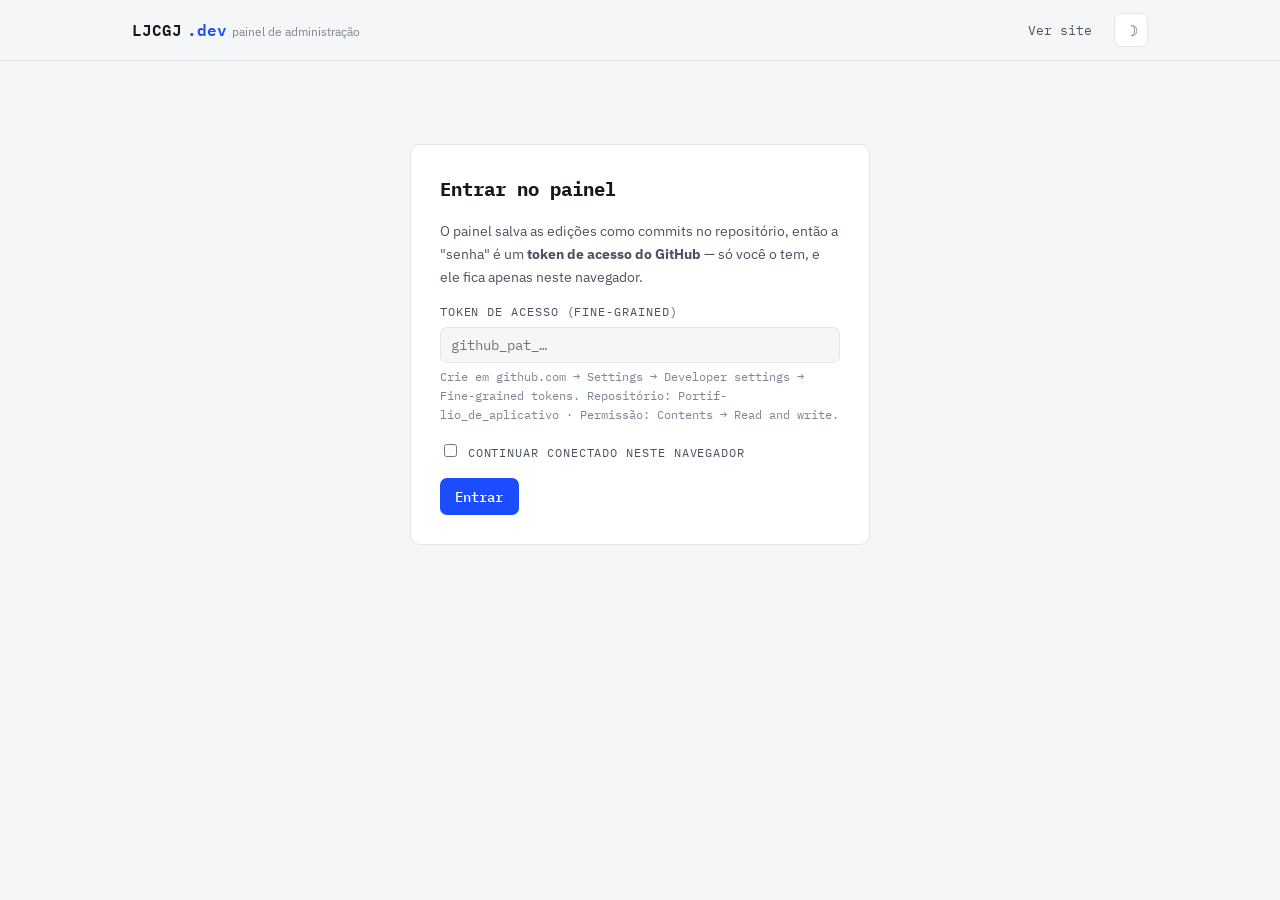
==== frontend/admin.html @ fb529a83 "feat: add downloads and projects sections with new JSON data and admin panel functionality - Created" ====
<!DOCTYPE html>
<html lang="pt-BR" data-theme="light">
<head>
  <meta charset="UTF-8" />
  <meta name="viewport" content="width=device-width, initial-scale=1.0" />
  <title>Admin — LJCGJ.dev</title>
  <meta name="robots" content="noindex" />
  <script>
    (function () {
      try {
        var t = localStorage.getItem("theme");
        if (!t) { t = matchMedia("(prefers-color-scheme: dark)").matches ? "dark" : "light"; }
        document.documentElement.setAttribute("data-theme", t);
      } catch (e) {}
    })();
  </script>
  <link rel="icon" href="assets/favicon.svg" type="image/svg+xml" />
  <link rel="preconnect" href="https://fonts.googleapis.com" />
  <link rel="preconnect" href="https://fonts.gstatic.com" crossorigin />
  <link href="https://fonts.googleapis.com/css2?family=IBM+Plex+Mono:wght@400;500;600&family=IBM+Plex+Sans:wght@400;500;600&display=swap" rel="stylesheet" />
  <link rel="stylesheet" href="css/style.css" />
  <style>
    /* ---- estilos só do admin ---- */
    .admin-wrap { max-width: 900px; margin: 0 auto; padding: 2.2rem var(--gap) 4rem; }
    .login-card {
      max-width: 460px; margin: 3rem auto; padding: 1.8rem;
      border: 1px solid var(--line); border-radius: var(--r-card); background: var(--surface);
    }
    .login-card h1 { font-family: var(--mono); font-size: 1.2rem; margin: 0 0 0.4rem; }
    .login-card p { color: var(--ink-soft); font-size: 0.9rem; }
    .field { margin: 0 0 1rem; }
    .field label {
      display: block; font-family: var(--mono); font-size: 0.72rem;
      letter-spacing: 0.08em; text-transform: uppercase; color: var(--ink-soft);
      margin-bottom: 0.35rem;
    }
    .field input[type="text"], .field input[type="password"], .field input[type="date"],
    .field textarea, .field select {
      width: 100%; padding: 0.6em 0.75em;
      border: 1px solid var(--line); border-radius: var(--r-btn);
      background: var(--paper); color: var(--ink);
      font-family: var(--mono); font-size: 0.86rem;
    }
    .field textarea { min-height: 130px; line-height: 1.55; resize: vertical; }
    .field textarea.tall { min-height: 320px; }
    .field .hint { font-size: 0.74rem; color: var(--ink-faint); margin-top: 0.3rem; font-family: var(--mono); }
    .row2 { display: grid; grid-template-columns: 1fr 1fr; gap: 0.9rem; }
    @media (max-width: 620px) { .row2 { grid-template-columns: 1fr; } }

    .admin-bar {
      display: flex; align-items: center; justify-content: space-between; gap: 1rem;
      padding-bottom: 1.2rem; border-bottom: 1px solid var(--line); margin-bottom: 1.2rem;
      flex-wrap: wrap;
    }
    .admin-bar .who { font-family: var(--mono); font-size: 0.84rem; color: var(--ink-soft); }
    .tabs { display: flex; gap: 0.4rem; flex-wrap: wrap; margin-bottom: 1.4rem; }
    .tab {
      font-family: var(--mono); font-size: 0.82rem; padding: 0.45em 0.9em;
      border: 1px solid var(--line); border-radius: 999px; background: var(--surface);
      color: var(--ink-soft); cursor: pointer;
    }
    .tab[aria-selected="true"] { background: var(--accent); border-color: var(--accent); color: var(--accent-ink); }
    .panel { display: none; }
    .panel.active { display: block; }

    .item-list { display: flex; flex-direction: column; gap: 0.6rem; margin-bottom: 1.2rem; }
    .item-row {
      display: flex; align-items: center; gap: 0.8rem;
      border: 1px solid var(--line); border-radius: var(--r-btn);
      background: var(--surface); padding: 0.7rem 0.9rem;
    }
    .item-row .grow { flex: 1; min-width: 0; }
    .item-row .t { font-size: 0.95rem; font-weight: 500; }
    .item-row .s { font-family: var(--mono); font-size: 0.72rem; color: var(--ink-faint); }
    .btn-sm { font-size: 0.74rem; padding: 0.4em 0.8em; }
    .btn-danger { background: transparent; color: #C22; border: 1px solid var(--line); }
    .btn-danger:hover { border-color: #C22; }

    .editor-grid { display: grid; grid-template-columns: 1fr 1fr; gap: 1rem; }
    @media (max-width: 820px) { .editor-grid { grid-template-columns: 1fr; } }
    .preview-box {
      border: 1px solid var(--line); border-radius: var(--r-btn);
      background: var(--surface); padding: 1rem; overflow: auto; max-height: 480px;
      font-size: 0.94rem;
    }
    .toolbar { display: flex; gap: 0.6rem; flex-wrap: wrap; margin-top: 1rem; }
    .status {
      font-family: var(--mono); font-size: 0.78rem; margin-top: 0.9rem;
      padding: 0.6rem 0.8rem; border-radius: var(--r-btn); display: none;
    }
    .status.show { display: block; }
    .status.ok { background: color-mix(in srgb, var(--ok) 12%, transparent); color: var(--ok); }
    .status.err { background: rgba(200, 40, 40, 0.1); color: #C22; }
    .status.busy { background: var(--accent-dim); color: var(--accent); }
    fieldset { border: 1px solid var(--line); border-radius: var(--r-card); padding: 1.1rem; margin: 0 0 1.1rem; }
    legend { font-family: var(--mono); font-size: 0.74rem; letter-spacing: 0.08em; text-transform: uppercase; color: var(--ink-soft); padding: 0 0.4em; }
  </style>
</head>
<body>
  <header class="topbar">
    <div class="wrap">
      <a class="brand" href="index.html">LJCGJ<span class="tld">.dev</span> <span class="sub">painel de administração</span></a>
      <nav class="nav">
        <a href="index.html">Ver site</a>
        <button id="theme-toggle" class="theme-toggle" type="button" aria-label="Mudar tema">☾</button>
      </nav>
    </div>
  </header>

  <!-- =============== LOGIN =============== -->
  <div id="login-view" class="admin-wrap" hidden>
    <div class="login-card">
      <h1>Entrar no painel</h1>
      <p>
        O painel salva as edições como commits no repositório, então a "senha"
        é um <strong>token de acesso do GitHub</strong> — só você o tem, e ele fica
        apenas neste navegador.
      </p>
      <div class="field">
        <label for="token">Token de acesso (fine-grained)</label>
        <input type="password" id="token" autocomplete="off" placeholder="github_pat_…" />
        <p class="hint">
          Crie em github.com → Settings → Developer settings → Fine-grained tokens.
          Repositório: Portif-lio_de_aplicativo · Permissão: Contents → Read and write.
        </p>
      </div>
      <div class="field">
        <label><input type="checkbox" id="remember" /> continuar conectado neste navegador</label>
      </div>
      <button class="btn btn-primary" id="btn-login" type="button">Entrar</button>
      <div id="login-status" class="status"></div>
    </div>
  </div>

  <!-- =============== PAINEL =============== -->
  <div id="admin-view" class="admin-wrap" hidden>
    <div class="admin-bar">
      <div class="who" id="admin-who">…</div>
      <div style="display:flex;gap:.6rem">
        <a class="btn btn-ghost btn-sm" href="index.html" target="_blank" rel="noopener">Abrir site ↗</a>
        <button class="btn btn-ghost btn-sm" id="btn-logout" type="button">Sair</button>
      </div>
    </div>

    <div class="tabs" role="tablist">
      <button class="tab" role="tab" data-tab="posts" aria-selected="true" type="button">Posts</button>
      <button class="tab" role="tab" data-tab="projects" aria-selected="false" type="button">Projetos</button>
      <button class="tab" role="tab" data-tab="downloads" aria-selected="false" type="button">Downloads</button>
      <button class="tab" role="tab" data-tab="texts" aria-selected="false" type="button">Textos do site</button>
    </div>

    <!-- ---- POSTS ---- -->
    <section class="panel active" id="panel-posts">
      <div class="item-list" id="post-list"></div>
      <button class="btn btn-primary btn-sm" id="btn-new-post" type="button">+ Novo post</button>

      <div id="post-editor" hidden style="margin-top:1.4rem">
        <fieldset>
          <legend>Dados do post</legend>
          <div class="row2">
            <div class="field">
              <label for="p-title">Título</label>
              <input type="text" id="p-title" />
            </div>
            <div class="field">
              <label for="p-slug">Slug (nome do arquivo, sem espaços)</label>
              <input type="text" id="p-slug" placeholder="meu-novo-post" />
            </div>
          </div>
          <div class="row2">
            <div class="field">
              <label for="p-date">Data</label>
              <input type="date" id="p-date" />
            </div>
            <div class="field">
              <label for="p-tags">Tags (separadas por vírgula)</label>
              <input type="text" id="p-tags" placeholder="C++, WebAssembly" />
            </div>
          </div>
          <div class="field">
            <label for="p-summary">Resumo (aparece na lista)</label>
            <input type="text" id="p-summary" />
          </div>
        </fieldset>

        <div class="editor-grid">
          <div class="field">
            <label for="p-body">Conteúdo (Markdown)</label>
            <textarea id="p-body" class="tall" spellcheck="false"></textarea>
          </div>
          <div>
            <label class="field" style="margin-bottom:0.35rem"><span style="font-family:var(--mono);font-size:0.72rem;letter-spacing:0.08em;text-transform:uppercase;color:var(--ink-soft)">Pré-visualização (motor)</span></label>
            <div id="p-preview" class="preview-box prose"></div>
          </div>
        </div>

        <div class="toolbar">
          <button class="btn btn-primary" id="btn-save-post" type="button">Salvar e publicar</button>
          <button class="btn btn-ghost" id="btn-cancel-post" type="button">Cancelar</button>
          <button class="btn btn-danger" id="btn-delete-post" type="button" hidden>Excluir post</button>
        </div>
      </div>
      <div id="posts-status" class="status"></div>
    </section>

    <!-- ---- PROJETOS ---- -->
    <section class="panel" id="panel-projects">
      <div class="item-list" id="project-list"></div>
      <button class="btn btn-primary btn-sm" id="btn-new-project" type="button">+ Novo projeto</button>

      <div id="project-editor" hidden style="margin-top:1.4rem">
        <fieldset>
          <legend>Cartão do projeto</legend>
          <div class="row2">
            <div class="field">
              <label for="pr-title">Nome</label>
              <input type="text" id="pr-title" />
            </div>
            <div class="field">
              <label for="pr-kicker">Categoria (linha pequena azul)</label>
              <input type="text" id="pr-kicker" placeholder="Windows · utilitário" />
            </div>
          </div>
          <div class="field">
            <label for="pr-desc">Descrição</label>
            <textarea id="pr-desc"></textarea>
          </div>
          <div class="row2">
            <div class="field">
              <label for="pr-tags">Tags (separadas por vírgula)</label>
              <input type="text" id="pr-tags" placeholder="C++, WinForms" />
            </div>
            <div class="field">
              <label for="pr-featured">Destaque (cartão largo)</label>
              <select id="pr-featured">
                <option value="false">Não</option>
                <option value="true">Sim</option>
              </select>
            </div>
          </div>
          <div class="row2">
            <div class="field">
              <label for="pr-code">Link do código (opcional)</label>
              <input type="text" id="pr-code" placeholder="https://github.com/LJCGJ/…" />
            </div>
            <div class="field">
              <label for="pr-download">Link de download (opcional)</label>
              <input type="text" id="pr-download" placeholder="downloads.html ou URL" />
            </div>
          </div>
        </fieldset>
        <div class="toolbar">
          <button class="btn btn-primary" id="btn-save-project" type="button">Salvar e publicar</button>
          <button class="btn btn-ghost" id="btn-cancel-project" type="button">Cancelar</button>
          <button class="btn btn-danger" id="btn-delete-project" type="button" hidden>Excluir projeto</button>
        </div>
      </div>
      <div id="projects-status" class="status"></div>
    </section>

    <!-- ---- DOWNLOADS ---- -->
    <section class="panel" id="panel-downloads">
      <p class="engine-cap" style="margin:0 0 1rem">
        Cada item vira um cartão na página <a href="downloads.html">Downloads</a>. Aponte para o
        repositório e o site busca sozinho o instalador do release mais recente.
      </p>
      <div class="item-list" id="download-list"></div>
      <button class="btn btn-primary btn-sm" id="btn-new-download" type="button">+ Novo download</button>

      <div id="download-editor" hidden style="margin-top:1.4rem">
        <fieldset>
          <legend>Item de download</legend>
          <div class="row2">
            <div class="field">
              <label for="d-name">Nome do aplicativo</label>
              <input type="text" id="d-name" />
            </div>
            <div class="field">
              <label for="d-platform">Plataforma</label>
              <input type="text" id="d-platform" placeholder="Windows 10/11 · 64-bit" />
            </div>
          </div>
          <div class="field">
            <label for="d-desc">Descrição</label>
            <textarea id="d-desc"></textarea>
          </div>
          <div class="row2">
            <div class="field">
              <label for="d-url">Link do Google Drive (ou URL direta) — tem prioridade</label>
              <input type="text" id="d-url" placeholder="https://drive.google.com/…" />
              <p class="hint">No Drive: botão direito no arquivo/pasta → Compartilhar → "Qualquer pessoa com o link".</p>
            </div>
            <div class="field">
              <label for="d-version">Versão exibida (opcional)</label>
              <input type="text" id="d-version" placeholder="v1.1" />
            </div>
          </div>
          <div class="row2">
            <div class="field">
              <label for="d-repo">OU repositório (usuário/repo) — busca o release mais recente sozinho</label>
              <input type="text" id="d-repo" placeholder="LJCGJ/Limpador_arquivos" />
            </div>
            <div class="field">
              <label for="d-req">Requisitos (opcional)</label>
              <input type="text" id="d-req" placeholder=".NET Framework 4.7.2" />
            </div>
          </div>
          <div class="field">
            <label for="d-notes">Observações (opcional)</label>
            <input type="text" id="d-notes" placeholder="Aviso do SmartScreen etc." />
          </div>
        </fieldset>
        <div class="toolbar">
          <button class="btn btn-primary" id="btn-save-download" type="button">Salvar e publicar</button>
          <button class="btn btn-ghost" id="btn-cancel-download" type="button">Cancelar</button>
          <button class="btn btn-danger" id="btn-delete-download" type="button" hidden>Excluir item</button>
        </div>
      </div>
      <div id="downloads-status" class="status"></div>
    </section>

    <!-- ---- TEXTOS ---- -->
    <section class="panel" id="panel-texts">
      <fieldset>
        <legend>Topo da home</legend>
        <div class="field">
          <label for="t-eyebrow">Linha pequena (acima do título)</label>
          <input type="text" id="t-eyebrow" />
        </div>
        <div class="field">
          <label for="t-title">Título (aceita HTML — use &lt;span class="hl"&gt;palavra&lt;/span&gt; para destacar em azul)</label>
          <textarea id="t-title"></textarea>
        </div>
        <div class="field">
          <label for="t-lead">Parágrafo de apresentação</label>
          <textarea id="t-lead"></textarea>
        </div>
      </fieldset>
      <fieldset>
        <legend>Rodapé</legend>
        <div class="row2">
          <div class="field">
            <label for="t-who">Nome</label>
            <input type="text" id="t-who" />
          </div>
          <div class="field">
            <label for="t-meta">Linha de baixo</label>
            <input type="text" id="t-meta" />
          </div>
        </div>
      </fieldset>
      <div class="toolbar">
        <button class="btn btn-primary" id="btn-save-texts" type="button">Salvar e publicar</button>
      </div>
      <div id="texts-status" class="status"></div>
    </section>

    <p class="engine-cap" style="margin-top:2.5rem">
      Cada "Salvar e publicar" cria um commit no repositório e dispara a publicação
      automática. O site atualiza em 1–2 minutos.
    </p>
  </div>

  <script src="js/engine.js"></script>
  <script src="js/main.js"></script>
  <script src="js/admin.js"></script>
</body>
</html>
---- frontend/css/style.css ----
/* ============================================================================
   Portfólio + Blog — Leonardo Gonzaga (LJCGJ)
   Identidade: ferramenta de engenharia. Cobalto como único destaque,
   IBM Plex Mono para estrutura/código, IBM Plex Sans para leitura.
   ========================================================================== */

:root {
  --paper:      #F5F6F8;
  --surface:    #FFFFFF;
  --surface-2:  #EEF0F4;
  --ink:        #14181F;
  --ink-soft:   #4A5361;
  --ink-faint:  #7C8593;
  --line:       #E2E5EA;
  --accent:     #1B4DFF;
  --accent-ink: #FFFFFF;
  --accent-dim: rgba(27, 77, 255, 0.10);
  --live:       #F5A524;  /* usado só no "batimento" do motor rodando */
  --ok:         #16A34A;

  --mono: "IBM Plex Mono", ui-monospace, "SF Mono", Menlo, Consolas, monospace;
  --sans: "IBM Plex Sans", system-ui, -apple-system, Segoe UI, Roboto, sans-serif;

  --r-card: 10px;
  --r-btn: 7px;
  --maxw: 1080px;
  --gap: clamp(1rem, 3vw, 2rem);
}

html[data-theme="dark"] {
  --paper:      #0D1017;
  --surface:    #141A24;
  --surface-2:  #1B2330;
  --ink:        #E7EBF2;
  --ink-soft:   #A6AFBD;
  --ink-faint:  #6B7585;
  --line:       #232C3B;
  --accent:     #5B82FF;
  --accent-ink: #0D1017;
  --accent-dim: rgba(91, 130, 255, 0.14);
}

* { box-sizing: border-box; }

html { scroll-behavior: smooth; }

body {
  margin: 0;
  background: var(--paper);
  color: var(--ink);
  font-family: var(--sans);
  font-size: 17px;
  line-height: 1.6;
  -webkit-font-smoothing: antialiased;
  text-rendering: optimizeLegibility;
}

@media (prefers-reduced-motion: reduce) {
  html { scroll-behavior: auto; }
  * { animation: none !important; transition: none !important; }
}

a { color: var(--accent); text-decoration: none; }
a:hover { text-decoration: underline; }

.wrap { max-width: var(--maxw); margin: 0 auto; padding: 0 var(--gap); }

.eyebrow {
  font-family: var(--mono);
  font-size: 0.72rem;
  letter-spacing: 0.14em;
  text-transform: uppercase;
  color: var(--accent);
  margin: 0 0 0.9rem;
}

.mono { font-family: var(--mono); }

/* ---- Top bar ------------------------------------------------------------ */
.topbar {
  position: sticky;
  top: 0;
  z-index: 50;
  background: color-mix(in srgb, var(--paper) 88%, transparent);
  backdrop-filter: saturate(1.4) blur(10px);
  border-bottom: 1px solid var(--line);
}
.topbar .wrap {
  display: flex;
  align-items: center;
  justify-content: space-between;
  height: 60px;
}
.brand {
  font-family: var(--mono);
  font-weight: 600;
  font-size: 1rem;
  color: var(--ink);
  display: inline-flex;
  align-items: baseline;
  gap: 0.5ch;
}
.brand:hover { text-decoration: none; }
.brand .tld { color: var(--accent); }
.brand .sub {
  font-family: var(--sans);
  font-weight: 400;
  font-size: 0.72rem;
  color: var(--ink-faint);
  letter-spacing: 0;
}
.nav { display: flex; align-items: center; gap: clamp(0.6rem, 2vw, 1.4rem); }
.nav a {
  font-family: var(--mono);
  font-size: 0.82rem;
  color: var(--ink-soft);
}
.nav a:hover { color: var(--ink); text-decoration: none; }
.theme-toggle {
  display: inline-grid;
  place-items: center;
  width: 34px; height: 34px;
  border: 1px solid var(--line);
  border-radius: var(--r-btn);
  background: var(--surface);
  color: var(--ink-soft);
  cursor: pointer;
  font-size: 15px;
  line-height: 1;
}
.theme-toggle:hover { color: var(--ink); border-color: var(--ink-faint); }

/* ---- Buttons ------------------------------------------------------------ */
.btn {
  display: inline-flex;
  align-items: center;
  gap: 0.5ch;
  font-family: var(--mono);
  font-size: 0.86rem;
  font-weight: 500;
  padding: 0.62em 1.05em;
  border-radius: var(--r-btn);
  border: 1px solid transparent;
  cursor: pointer;
  transition: transform 0.12s ease, background 0.15s ease, border-color 0.15s ease;
}
.btn:hover { text-decoration: none; transform: translateY(-1px); }
.btn-primary { background: var(--accent); color: var(--accent-ink); }
.btn-primary:hover { background: color-mix(in srgb, var(--accent) 86%, #000); }
.btn-ghost { background: transparent; color: var(--ink); border-color: var(--line); }
.btn-ghost:hover { border-color: var(--accent); color: var(--accent); }

/* ---- Hero --------------------------------------------------------------- */
.hero { padding: clamp(3rem, 8vw, 6rem) 0 clamp(2rem, 5vw, 3.5rem); }
.hero-grid {
  display: grid;
  grid-template-columns: 1.05fr 0.95fr;
  gap: clamp(1.5rem, 4vw, 3.5rem);
  align-items: start;
}
.hero h1 {
  font-family: var(--mono);
  font-weight: 600;
  font-size: clamp(1.9rem, 4.6vw, 3.05rem);
  line-height: 1.08;
  letter-spacing: -0.02em;
  margin: 0 0 1.1rem;
}
.hero h1 .hl { color: var(--accent); }
.hero .lead {
  font-size: 1.08rem;
  color: var(--ink-soft);
  max-width: 42ch;
  margin: 0 0 1.6rem;
}
.hero-actions { display: flex; flex-wrap: wrap; gap: 0.7rem; }

/* ---- Engine panel (assinatura) ----------------------------------------- */
.engine {
  border: 1px solid var(--line);
  border-radius: var(--r-card);
  background: var(--surface);
  overflow: hidden;
  box-shadow: 0 18px 40px -28px rgba(20, 24, 31, 0.5);
}
.engine-head {
  display: flex;
  align-items: center;
  gap: 0.6ch;
  padding: 0.6rem 0.9rem;
  border-bottom: 1px solid var(--line);
  background: var(--surface-2);
  font-family: var(--mono);
  font-size: 0.74rem;
  color: var(--ink-soft);
}
.engine-head .dot {
  width: 8px; height: 8px; border-radius: 50%;
  background: var(--ink-faint);
  flex: none;
}
.engine-head .dot.live {
  background: var(--live);
  box-shadow: 0 0 0 0 color-mix(in srgb, var(--live) 60%, transparent);
  animation: pulse 2s ease-out infinite;
}
@keyframes pulse {
  0%   { box-shadow: 0 0 0 0 color-mix(in srgb, var(--live) 55%, transparent); }
  70%  { box-shadow: 0 0 0 7px transparent; }
  100% { box-shadow: 0 0 0 0 transparent; }
}
.engine-head .spacer { margin-left: auto; }
.engine-body { display: grid; grid-template-columns: 1fr 1fr; }
.engine-body textarea {
  border: 0;
  border-right: 1px solid var(--line);
  resize: none;
  padding: 0.9rem;
  min-height: 230px;
  font-family: var(--mono);
  font-size: 0.82rem;
  line-height: 1.55;
  color: var(--ink);
  background: transparent;
  outline: none;
}
.engine-preview {
  padding: 0.9rem 1rem;
  min-height: 230px;
  max-height: 340px;
  overflow: auto;
  font-size: 0.92rem;
}
.engine-preview > :first-child { margin-top: 0; }
.engine-cap {
  font-family: var(--mono);
  font-size: 0.72rem;
  color: var(--ink-faint);
  margin-top: 0.7rem;
}

/* ---- Sections ----------------------------------------------------------- */
.section { padding: clamp(2.5rem, 6vw, 4.5rem) 0; }
.section-head {
  display: flex;
  align-items: baseline;
  justify-content: space-between;
  gap: 1rem;
  margin-bottom: 1.8rem;
}
.section-head h2 {
  font-family: var(--sans);
  font-weight: 600;
  font-size: clamp(1.35rem, 3vw, 1.8rem);
  letter-spacing: -0.01em;
  margin: 0;
}
.section-head .link {
  font-family: var(--mono);
  font-size: 0.82rem;
  white-space: nowrap;
}
.rule { height: 1px; background: var(--line); border: 0; margin: 0; }

/* ---- Project cards ------------------------------------------------------ */
.projects { display: grid; grid-template-columns: repeat(2, 1fr); gap: 1.1rem; }
.card {
  border: 1px solid var(--line);
  border-radius: var(--r-card);
  background: var(--surface);
  padding: 1.4rem;
  display: flex;
  flex-direction: column;
  transition: border-color 0.15s ease, transform 0.15s ease;
}
.card:hover { border-color: var(--ink-faint); transform: translateY(-2px); }
.card.feature { grid-column: 1 / -1; }
.card .kicker {
  font-family: var(--mono);
  font-size: 0.7rem;
  letter-spacing: 0.1em;
  text-transform: uppercase;
  color: var(--accent);
  margin-bottom: 0.5rem;
}
.card h3 {
  font-size: 1.2rem;
  margin: 0 0 0.5rem;
  letter-spacing: -0.01em;
}
.card .desc { color: var(--ink-soft); font-size: 0.96rem; margin: 0 0 1rem; }
.tags { display: flex; flex-wrap: wrap; gap: 0.4rem; margin: 0 0 1.1rem; }
.tag {
  font-family: var(--mono);
  font-size: 0.7rem;
  color: var(--ink-soft);
  background: var(--surface-2);
  border: 1px solid var(--line);
  padding: 0.18em 0.6em;
  border-radius: 999px;
}
.card-actions { display: flex; flex-wrap: wrap; gap: 0.55rem; margin-top: auto; }
.card.soon { opacity: 0.7; }
.card.soon:hover { transform: none; border-color: var(--line); }

/* ---- Post list ---------------------------------------------------------- */
.posts { display: flex; flex-direction: column; }
.post-item {
  display: grid;
  grid-template-columns: 8.5rem 1fr;
  gap: 1.2rem;
  padding: 1.3rem 0;
  border-top: 1px solid var(--line);
}
.post-item:last-child { border-bottom: 1px solid var(--line); }
.post-item .date {
  font-family: var(--mono);
  font-size: 0.78rem;
  color: var(--ink-faint);
  padding-top: 0.2rem;
}
.post-item h3 { margin: 0 0 0.35rem; font-size: 1.16rem; letter-spacing: -0.01em; }
.post-item h3 a { color: var(--ink); }
.post-item h3 a:hover { color: var(--accent); text-decoration: none; }
.post-item .summary { color: var(--ink-soft); font-size: 0.95rem; margin: 0 0 0.6rem; }
@media (max-width: 620px) {
  .post-item { grid-template-columns: 1fr; gap: 0.3rem; }
}

/* ---- Article (post.html) ----------------------------------------------- */
.article { max-width: 720px; margin: 0 auto; padding: clamp(2rem, 5vw, 3.5rem) 0 4rem; }
.article-head { margin-bottom: 2rem; }
.article-head .date {
  font-family: var(--mono);
  font-size: 0.8rem;
  color: var(--ink-faint);
}
.article-head h1 {
  font-family: var(--sans);
  font-weight: 600;
  font-size: clamp(1.7rem, 4vw, 2.5rem);
  line-height: 1.14;
  letter-spacing: -0.02em;
  margin: 0.5rem 0 0.9rem;
}
.byline {
  font-family: var(--mono);
  font-size: 0.74rem;
  color: var(--ink-faint);
  display: inline-flex;
  align-items: center;
  gap: 0.5ch;
}
.byline .dot { width: 7px; height: 7px; border-radius: 50%; background: var(--live); }

/* Conteúdo renderizado pelo motor (prose) */
.prose { font-size: 1.06rem; line-height: 1.75; }
.prose > :first-child { margin-top: 0; }
.prose h1, .prose h2, .prose h3, .prose h4 {
  font-family: var(--sans);
  font-weight: 600;
  line-height: 1.25;
  letter-spacing: -0.01em;
  margin: 2rem 0 0.7rem;
}
.prose h2 { font-size: 1.5rem; padding-top: 0.4rem; border-top: 1px solid var(--line); }
.prose h3 { font-size: 1.22rem; }
.prose p { margin: 0 0 1.1rem; }
.prose a { text-decoration: underline; text-underline-offset: 2px; }
.prose ul, .prose ol { padding-left: 1.4rem; margin: 0 0 1.1rem; }
.prose li { margin: 0.3rem 0; }
.prose blockquote {
  margin: 1.3rem 0;
  padding: 0.4rem 0 0.4rem 1.1rem;
  border-left: 3px solid var(--accent);
  color: var(--ink-soft);
}
.prose code {
  font-family: var(--mono);
  font-size: 0.86em;
  background: var(--surface-2);
  border: 1px solid var(--line);
  padding: 0.1em 0.4em;
  border-radius: 5px;
}
.prose pre {
  background: var(--surface-2);
  border: 1px solid var(--line);
  border-radius: 8px;
  padding: 1rem 1.1rem;
  overflow-x: auto;
  margin: 0 0 1.2rem;
}
.prose pre code { background: none; border: 0; padding: 0; font-size: 0.86rem; }
.prose img { max-width: 100%; border-radius: 8px; }
.prose table { width: 100%; border-collapse: collapse; margin: 0 0 1.2rem; font-size: 0.95rem; }
.prose th, .prose td { border: 1px solid var(--line); padding: 0.5em 0.7em; text-align: left; }
.prose th { background: var(--surface-2); font-family: var(--mono); font-size: 0.82rem; }
.prose hr { border: 0; border-top: 1px solid var(--line); margin: 2rem 0; }

/* ---- Footer ------------------------------------------------------------- */
.footer { border-top: 1px solid var(--line); padding: 2.5rem 0; margin-top: 2rem; }
.footer-grid {
  display: flex;
  flex-wrap: wrap;
  justify-content: space-between;
  gap: 1.2rem;
  align-items: center;
}
.footer .who { font-family: var(--mono); font-size: 0.86rem; color: var(--ink); }
.footer .meta { font-size: 0.82rem; color: var(--ink-faint); font-family: var(--mono); }
.footer .links { display: flex; gap: 1.1rem; font-family: var(--mono); font-size: 0.84rem; }

/* ---- Responsive --------------------------------------------------------- */
@media (max-width: 820px) {
  .hero-grid { grid-template-columns: 1fr; }
  .projects { grid-template-columns: 1fr; }
  .card.feature { grid-column: auto; }
  .nav a.hide-sm { display: none; }
}

/* Foco visível (acessibilidade) */
:focus-visible { outline: 2px solid var(--accent); outline-offset: 2px; border-radius: 3px; }
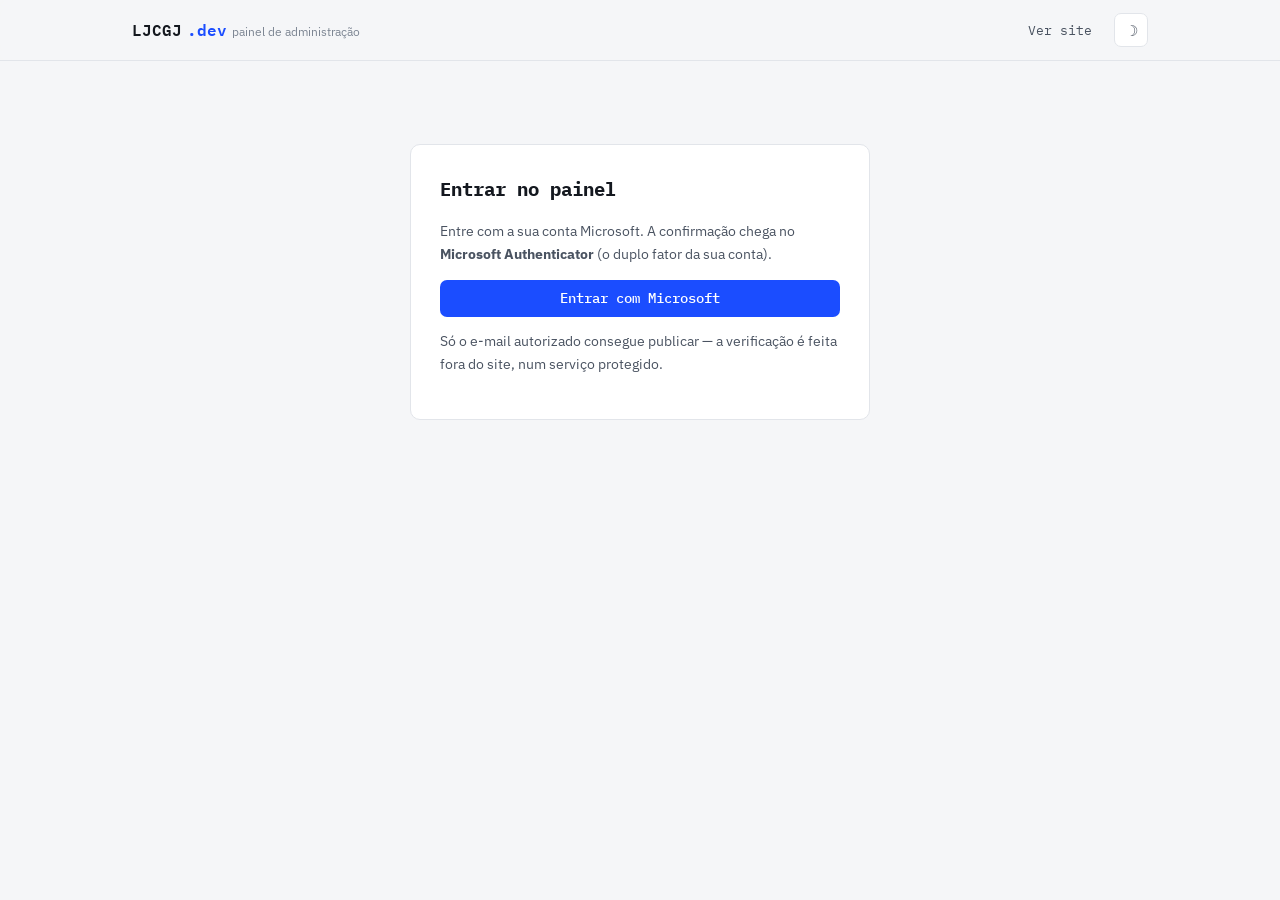
==== commit 94b803c1: "fix: remove campo type=password do login (falso positivo de Safe Browsing) Changed input type for ac" ====
--- a/frontend/admin.html
+++ b/frontend/admin.html
@@ -111,23 +111,43 @@
   <div id="login-view" class="admin-wrap" hidden>
     <div class="login-card">
       <h1>Entrar no painel</h1>
-      <p>
-        O painel salva as edições como commits no repositório, então a "senha"
-        é um <strong>token de acesso do GitHub</strong> — só você o tem, e ele fica
-        apenas neste navegador.
-      </p>
-      <div class="field">
-        <label for="token">Token de acesso (fine-grained)</label>
-        <input type="password" id="token" autocomplete="off" placeholder="github_pat_…" />
-        <p class="hint">
-          Crie em github.com → Settings → Developer settings → Fine-grained tokens.
-          Repositório: Portif-lio_de_aplicativo · Permissão: Contents → Read and write.
+
+      <!-- Modo Microsoft (ativa quando AUTH está preenchido no admin.js) -->
+      <div id="ms-login-block" hidden>
+        <p>
+          Entre com a sua conta Microsoft. A confirmação chega no
+          <strong>Microsoft Authenticator</strong> (o duplo fator da sua conta).
         </p>
-      </div>
-      <div class="field">
-        <label><input type="checkbox" id="remember" /> continuar conectado neste navegador</label>
-      </div>
-      <button class="btn btn-primary" id="btn-login" type="button">Entrar</button>
+        <button class="btn btn-primary" id="btn-ms-login" type="button" style="width:100%;justify-content:center">
+          Entrar com Microsoft
+        </button>
+        <p class="hint" style="margin-top:0.8rem">
+          Só o e-mail autorizado consegue publicar — a verificação é feita fora
+          do site, num serviço protegido.
+        </p>
+      </div>
+
+      <!-- Modo token (padrão enquanto o Worker não está configurado) -->
+      <div id="token-login-block">
+        <p>
+          O painel salva as edições como commits no repositório, então a "senha"
+          é um <strong>token de acesso do GitHub</strong> — só você o tem, e ele fica
+          apenas neste navegador.
+        </p>
+        <div class="field">
+          <label for="token">Token de acesso (fine-grained)</label>
+          <input type="text" id="token" autocomplete="off" spellcheck="false" placeholder="cole aqui seu token de acesso" />
+          <p class="hint">
+            Crie em github.com → Settings → Developer settings → Fine-grained tokens.
+            Repositório: Portif-lio_de_aplicativo · Permissão: Contents → Read and write.
+          </p>
+        </div>
+        <div class="field">
+          <label><input type="checkbox" id="remember" /> continuar conectado neste navegador</label>
+        </div>
+        <button class="btn btn-primary" id="btn-login" type="button">Entrar</button>
+      </div>
+
       <div id="login-status" class="status"></div>
     </div>
   </div>
